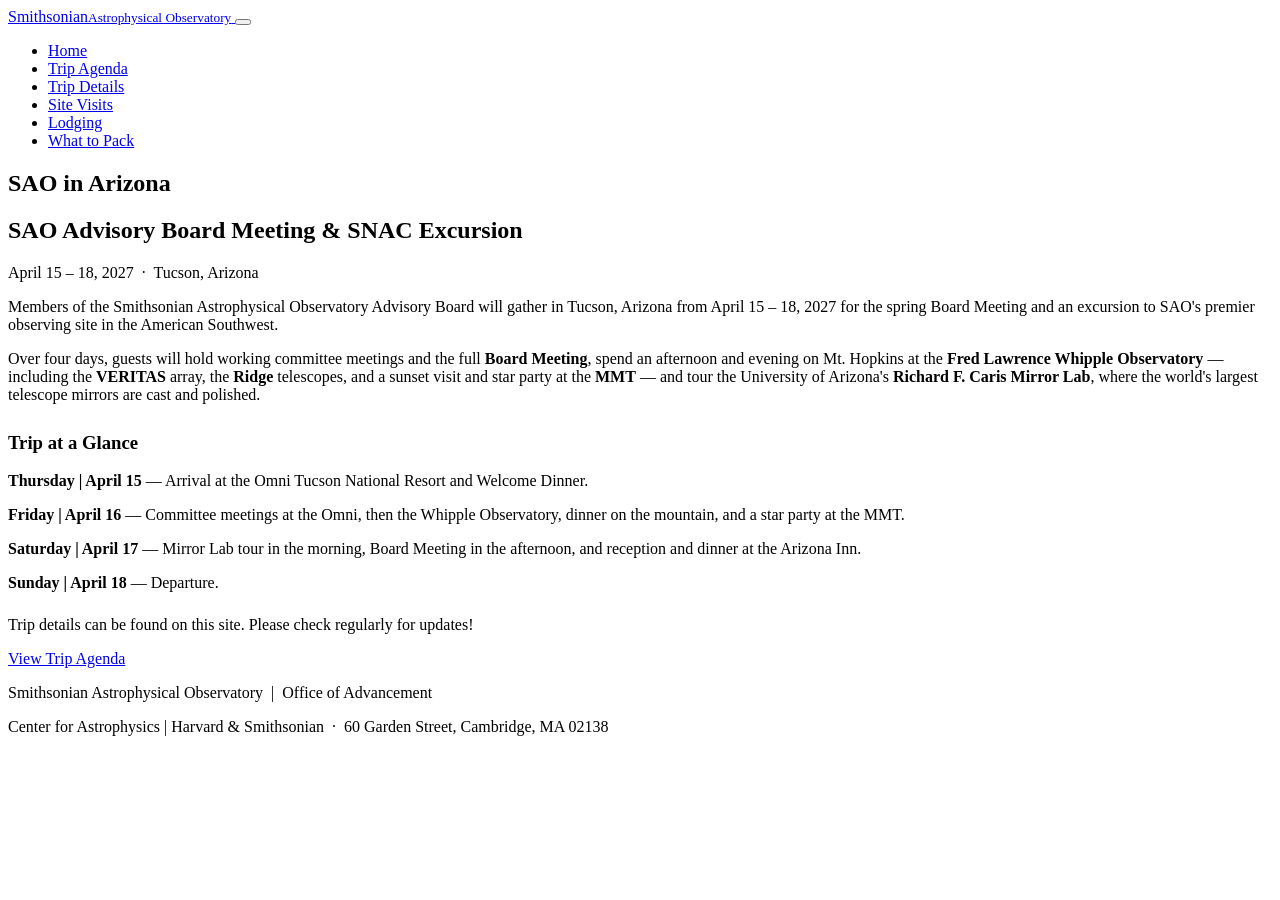
==== index.html @ c9ab16c2 "Add files via upload" ====
<!DOCTYPE html>
<html lang="en">
<head>
  <meta charset="UTF-8">
  <meta name="viewport" content="width=device-width, initial-scale=1">
  <meta name="robots" content="noindex">
  <title>Home | SAO Advisory Board · Tucson 2027</title>
  <link rel="stylesheet" href="css/styles.css">
</head>
<body>

  <header class="site-header">
    <div class="container header-inner">
      <a class="brand" href="index.html">
        <span class="brand-mark" aria-hidden="true"></span>
        <span class="brand-text">Smithsonian<small>Astrophysical Observatory</small></span>
      </a>
      <button class="nav-toggle" aria-expanded="false" aria-controls="site-nav" aria-label="Toggle navigation">
        <span></span><span></span><span></span>
      </button>
      <nav id="site-nav" class="site-nav" aria-label="Main">
        <ul>
          <li><a href="index.html" class="active" aria-current="page">Home</a></li>
          <li><a href="agenda.html">Trip Agenda</a></li>
          <li><a href="trip-details.html">Trip Details</a></li>
          <li><a href="site-visits.html">Site Visits</a></li>
          <li><a href="lodging.html">Lodging</a></li>
          <li><a href="what-to-pack.html">What to Pack</a></li>
        </ul>
      </nav>
    </div>
  </header>

  <section class="hero">
    <h1>SAO in Arizona</h1>
  </section>

  <main class="content">
    <div class="container">
      <h2>SAO Advisory Board Meeting &amp; SNAC Excursion</h2>
      <p class="subhead">April 15 – 18, 2027 &nbsp;·&nbsp; Tucson, Arizona</p>

      <p>Members of the Smithsonian Astrophysical Observatory Advisory Board will gather in Tucson, Arizona from April 15 – 18, 2027 for the spring Board Meeting and an excursion to SAO's premier observing site in the American Southwest.</p>

      <p>Over four days, guests will hold working committee meetings and the full <strong>Board Meeting</strong>, spend an afternoon and evening on Mt. Hopkins at the <strong>Fred Lawrence Whipple Observatory</strong> &mdash; including the <strong>VERITAS</strong> array, the <strong>Ridge</strong> telescopes, and a sunset visit and star party at the <strong>MMT</strong> &mdash; and tour the University of Arizona's <strong>Richard F. Caris Mirror Lab</strong>, where the world's largest telescope mirrors are cast and polished.</p>

      <h3 style="margin-top:28px">Trip at a Glance</h3>
      <p><strong>Thursday | April 15</strong> &mdash; Arrival at the Omni Tucson National Resort and Welcome Dinner.</p>
      <p><strong>Friday | April 16</strong> &mdash; Committee meetings at the Omni, then the Whipple Observatory, dinner on the mountain, and a star party at the MMT.</p>
      <p><strong>Saturday | April 17</strong> &mdash; Mirror Lab tour in the morning, Board Meeting in the afternoon, and reception and dinner at the Arizona Inn.</p>
      <p><strong>Sunday | April 18</strong> &mdash; Departure.</p>

      <p style="margin-top:24px">Trip details can be found on this site. Please check regularly for updates!</p>
      <p><a class="btn" href="agenda.html">View Trip Agenda</a></p>
    </div>
  </main>

  <footer class="site-footer">
    <div class="container">
      <p>Smithsonian Astrophysical Observatory &nbsp;|&nbsp; Office of Advancement</p>
      <p>Center for Astrophysics | Harvard &amp; Smithsonian &nbsp;·&nbsp; 60 Garden Street, Cambridge, MA 02138</p>
    </div>
  </footer>

  <script src="js/main.js"></script>
</body>
</html>
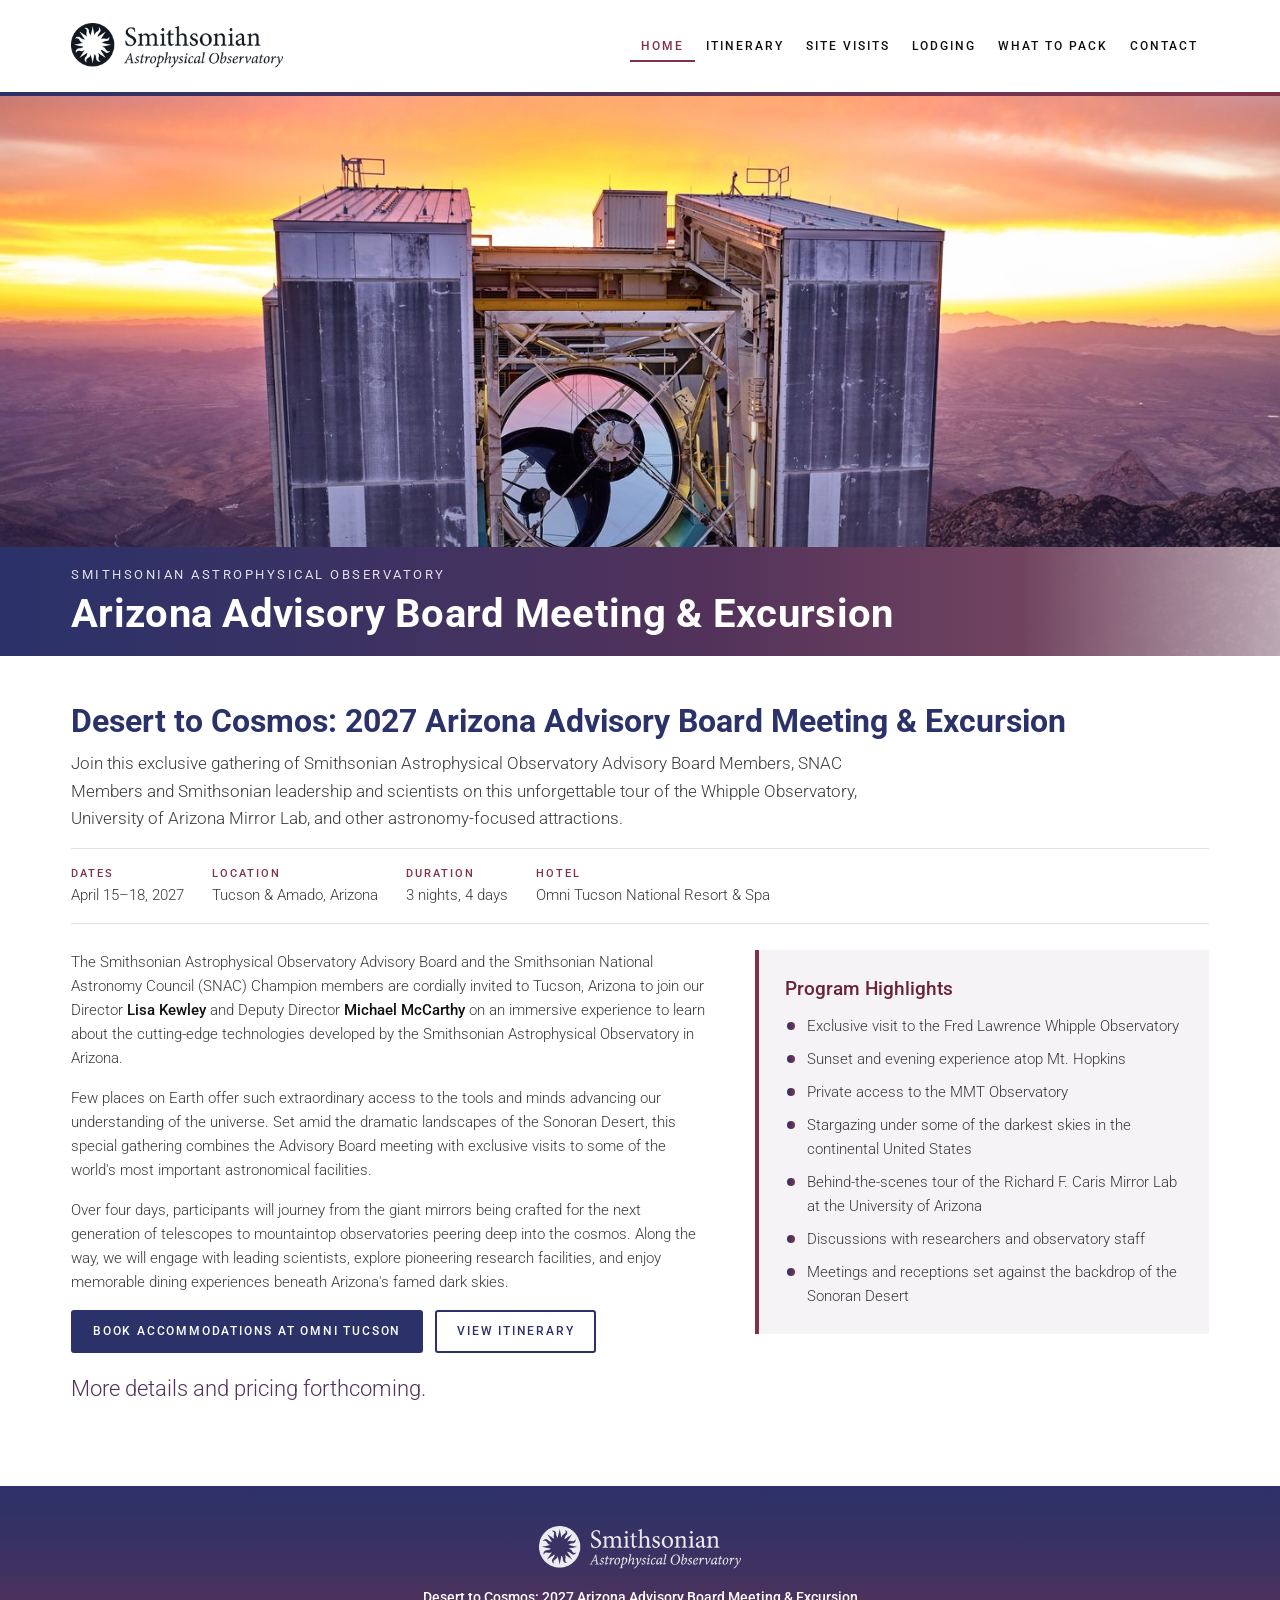
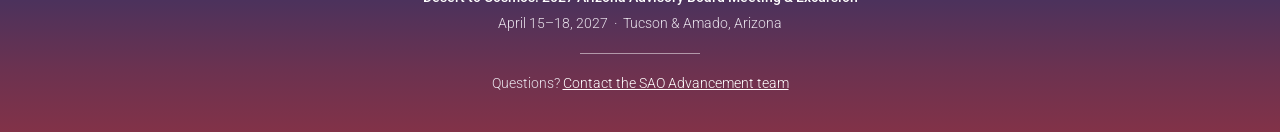
==== commit b50f3f3b: "Add files via upload" ====
--- a/index.html
+++ b/index.html
@@ -4,61 +4,87 @@
   <meta charset="UTF-8">
   <meta name="viewport" content="width=device-width, initial-scale=1">
   <meta name="robots" content="noindex">
-  <title>Home | SAO Advisory Board · Tucson 2027</title>
+  <title>Home | Desert to Cosmos 2027 · SAO Advisory Board</title>
+  <meta name="description" content="Desert to Cosmos: 2027 Arizona Advisory Board Meeting &amp; Excursion — Smithsonian Astrophysical Observatory, April 15–18, 2027, Tucson &amp; Amado, Arizona.">
   <link rel="stylesheet" href="css/styles.css">
 </head>
 <body>
 
   <header class="site-header">
     <div class="container header-inner">
-      <a class="brand" href="index.html">
-        <span class="brand-mark" aria-hidden="true"></span>
-        <span class="brand-text">Smithsonian<small>Astrophysical Observatory</small></span>
-      </a>
+      <a class="brand" href="index.html"><img src="images/sao-logo.png" alt="Smithsonian Astrophysical Observatory"></a>
       <button class="nav-toggle" aria-expanded="false" aria-controls="site-nav" aria-label="Toggle navigation">
         <span></span><span></span><span></span>
       </button>
       <nav id="site-nav" class="site-nav" aria-label="Main">
         <ul>
           <li><a href="index.html" class="active" aria-current="page">Home</a></li>
-          <li><a href="agenda.html">Trip Agenda</a></li>
-          <li><a href="trip-details.html">Trip Details</a></li>
+          <li><a href="itinerary.html">Itinerary</a></li>
           <li><a href="site-visits.html">Site Visits</a></li>
           <li><a href="lodging.html">Lodging</a></li>
           <li><a href="what-to-pack.html">What to Pack</a></li>
+          <li><a href="contact.html">Contact</a></li>
         </ul>
       </nav>
     </div>
   </header>
 
-  <section class="hero">
-    <h1>SAO in Arizona</h1>
+  <section class="hero hero-home" style="background-image:url('images/mmt-sunset.jpg'); background-position:center 35%;">
+    <div class="hero-band">
+      <div class="container">
+        <span class="kicker">Smithsonian Astrophysical Observatory</span>
+        <h1>Arizona Advisory Board Meeting &amp; Excursion</h1>
+      </div>
+    </div>
   </section>
 
   <main class="content">
     <div class="container">
-      <h2>SAO Advisory Board Meeting &amp; SNAC Excursion</h2>
-      <p class="subhead">April 15 – 18, 2027 &nbsp;·&nbsp; Tucson, Arizona</p>
+      <h2>Desert to Cosmos: 2027 Arizona Advisory Board Meeting &amp; Excursion</h2>
+      <p class="lede">Join this exclusive gathering of Smithsonian Astrophysical Observatory Advisory Board Members, SNAC Members and Smithsonian leadership and scientists on this unforgettable tour of the Whipple Observatory, University of Arizona Mirror Lab, and other astronomy-focused attractions.</p>
 
-      <p>Members of the Smithsonian Astrophysical Observatory Advisory Board will gather in Tucson, Arizona from April 15 – 18, 2027 for the spring Board Meeting and an excursion to SAO's premier observing site in the American Southwest.</p>
+      <div class="event-meta">
+        <div><b>Dates</b>April 15–18, 2027</div>
+        <div><b>Location</b>Tucson &amp; Amado, Arizona</div>
+        <div><b>Duration</b>3 nights, 4 days</div>
+        <div><b>Hotel</b>Omni Tucson National Resort &amp; Spa</div>
+      </div>
 
-      <p>Over four days, guests will hold working committee meetings and the full <strong>Board Meeting</strong>, spend an afternoon and evening on Mt. Hopkins at the <strong>Fred Lawrence Whipple Observatory</strong> &mdash; including the <strong>VERITAS</strong> array, the <strong>Ridge</strong> telescopes, and a sunset visit and star party at the <strong>MMT</strong> &mdash; and tour the University of Arizona's <strong>Richard F. Caris Mirror Lab</strong>, where the world's largest telescope mirrors are cast and polished.</p>
+      <div class="two-col">
+        <div>
+          <p>The Smithsonian Astrophysical Observatory Advisory Board and the Smithsonian National Astronomy Council (SNAC) Champion members are cordially invited to Tucson, Arizona to join our Director <strong>Lisa Kewley</strong> and Deputy Director <strong>Michael McCarthy</strong> on an immersive experience to learn about the cutting-edge technologies developed by the Smithsonian Astrophysical Observatory in Arizona.</p>
+          <p>Few places on Earth offer such extraordinary access to the tools and minds advancing our understanding of the universe. Set amid the dramatic landscapes of the Sonoran Desert, this special gathering combines the Advisory Board meeting with exclusive visits to some of the world's most important astronomical facilities.</p>
+          <p>Over four days, participants will journey from the giant mirrors being crafted for the next generation of telescopes to mountaintop observatories peering deep into the cosmos. Along the way, we will engage with leading scientists, explore pioneering research facilities, and enjoy memorable dining experiences beneath Arizona's famed dark skies.</p>
+          <div class="btn-row">
+            <a class="btn" href="https://bookings.omnihotels.com/offer/tucson-national/sao-advisory-board-meeting" target="_blank" rel="noopener">Book accommodations at Omni Tucson</a>
+            <a class="btn btn-outline" href="itinerary.html">View Itinerary</a>
+          </div>
+          <p class="forthcoming">More details and pricing forthcoming.</p>
+        </div>
 
-      <h3 style="margin-top:28px">Trip at a Glance</h3>
-      <p><strong>Thursday | April 15</strong> &mdash; Arrival at the Omni Tucson National Resort and Welcome Dinner.</p>
-      <p><strong>Friday | April 16</strong> &mdash; Committee meetings at the Omni, then the Whipple Observatory, dinner on the mountain, and a star party at the MMT.</p>
-      <p><strong>Saturday | April 17</strong> &mdash; Mirror Lab tour in the morning, Board Meeting in the afternoon, and reception and dinner at the Arizona Inn.</p>
-      <p><strong>Sunday | April 18</strong> &mdash; Departure.</p>
-
-      <p style="margin-top:24px">Trip details can be found on this site. Please check regularly for updates!</p>
-      <p><a class="btn" href="agenda.html">View Trip Agenda</a></p>
+        <aside class="panel">
+          <h3>Program Highlights</h3>
+          <ul class="highlights">
+            <li>Exclusive visit to the Fred Lawrence Whipple Observatory</li>
+            <li>Sunset and evening experience atop Mt. Hopkins</li>
+            <li>Private access to the MMT Observatory</li>
+            <li>Stargazing under some of the darkest skies in the continental United States</li>
+            <li>Behind-the-scenes tour of the Richard F. Caris Mirror Lab at the University of Arizona</li>
+            <li>Discussions with researchers and observatory staff</li>
+            <li>Meetings and receptions set against the backdrop of the Sonoran Desert</li>
+          </ul>
+        </aside>
+      </div>
     </div>
   </main>
 
   <footer class="site-footer">
     <div class="container">
-      <p>Smithsonian Astrophysical Observatory &nbsp;|&nbsp; Office of Advancement</p>
-      <p>Center for Astrophysics | Harvard &amp; Smithsonian &nbsp;·&nbsp; 60 Garden Street, Cambridge, MA 02138</p>
+      <img src="images/sao-logo-white.png" alt="Smithsonian Astrophysical Observatory">
+      <p><strong style="color:#fff">Desert to Cosmos: 2027 Arizona Advisory Board Meeting &amp; Excursion</strong></p>
+      <p>April 15–18, 2027 &nbsp;·&nbsp; Tucson &amp; Amado, Arizona</p>
+      <div class="rule"></div>
+      <p>Questions? <a href="contact.html">Contact the SAO Advancement team</a></p>
     </div>
   </footer>
 
--- a/css/styles.css
+++ b/css/styles.css
@@ -0,0 +1,446 @@
+/* ==========================================================
+   Desert to Cosmos · SAO Arizona Advisory Board Meeting 2027
+   Layout after the Smithsonian Swoogo event sites;
+   colors & imagery from the "Desert to Cosmos" brochure
+   ========================================================== */
+
+@import url("https://fonts.googleapis.com/css2?family=Roboto:ital,wght@0,300;0,400;0,500;0,700;1,400&display=swap");
+
+:root {
+  --navy: #2a3269;
+  --plum: #52325a;
+  --maroon: #823248;
+  --wine: #692436;          /* day headings in brochure */
+  --text: #3a3a3a;
+  --muted: #6b6b6b;
+  --rule: #e4dfe3;
+  --tint: #f6f3f6;
+  --grad: linear-gradient(90deg, #2a3269 0%, #3d3262 25%, #52325a 50%, #6f3554 75%, #823248 100%);
+  --grad-fade: linear-gradient(90deg, #2a3269 0%, #3d3262 30%, #52325a 55%, #71435f 80%, rgba(215,194,202,.85) 100%);
+  --grad-v: linear-gradient(180deg, #2c3168 0%, #3f3261 35%, #6c3250 75%, #823248 100%);
+  --container: 1170px;
+}
+
+* { box-sizing: border-box; }
+
+html { scroll-behavior: smooth; }
+
+body {
+  margin: 0;
+  font-family: Roboto, "Helvetica Neue", Arial, sans-serif;
+  font-weight: 300;
+  font-size: 15px;
+  line-height: 1.6;
+  color: var(--text);
+  background: #fff;
+}
+
+a { color: var(--maroon); }
+a:hover { color: var(--navy); }
+
+img { max-width: 100%; display: block; }
+
+strong { font-weight: 500; color: #111; }
+
+.container {
+  max-width: var(--container);
+  margin: 0 auto;
+  padding: 0 16px;
+}
+
+/* ---------- Header / Nav ---------- */
+.site-header {
+  background: #fff;
+  position: relative;
+  z-index: 10;
+  border-bottom: 4px solid transparent;
+  border-image: var(--grad) 1;
+}
+
+.header-inner {
+  display: flex;
+  align-items: center;
+  justify-content: space-between;
+  min-height: 92px;
+  gap: 24px;
+}
+
+.brand img {
+  height: 46px;
+  width: auto;
+}
+
+.site-nav ul {
+  list-style: none;
+  margin: 0;
+  padding: 0;
+  display: flex;
+  flex-wrap: wrap;
+  justify-content: flex-end;
+  row-gap: 6px;
+}
+
+.site-nav a {
+  display: block;
+  font-size: 11.5px;
+  font-weight: 500;
+  letter-spacing: 2px;
+  text-transform: uppercase;
+  color: #111;
+  text-decoration: none;
+  padding: 7px 11px 5px;
+  border-bottom: 2px solid transparent;
+}
+
+.site-nav a:hover,
+.site-nav a.active {
+  color: var(--maroon);
+  border-bottom-color: var(--maroon);
+}
+
+.nav-toggle {
+  display: none;
+  background: none;
+  border: 0;
+  padding: 9px 10px;
+  cursor: pointer;
+}
+
+.nav-toggle span {
+  display: block;
+  width: 24px;
+  height: 3px;
+  margin: 4px 0;
+  background: var(--navy);
+  border-radius: 1px;
+}
+
+/* ---------- Hero ---------- */
+.hero {
+  position: relative;
+  min-height: 460px;
+  display: flex;
+  flex-direction: column;
+  justify-content: flex-end;
+  color: #fff;
+  background-color: var(--navy);
+  background-size: cover;
+  background-position: center;
+}
+
+.hero::after {
+  content: "";
+  position: absolute;
+  inset: 0;
+  background: linear-gradient(180deg, rgba(0,0,0,0) 40%, rgba(20,20,50,.35) 100%);
+  pointer-events: none;
+}
+
+.hero-sm { min-height: 300px; }
+
+.hero-band {
+  position: relative;
+  z-index: 1;
+  background: var(--grad-fade);
+  padding: 18px 0;
+}
+
+.hero-band h1 {
+  margin: 0;
+  font-size: 30px;
+  font-weight: 700;
+  line-height: 1.2;
+  letter-spacing: .3px;
+}
+
+.hero-band .kicker {
+  display: block;
+  font-size: 13px;
+  font-weight: 400;
+  letter-spacing: 2.5px;
+  text-transform: uppercase;
+  opacity: .85;
+  margin-bottom: 4px;
+}
+
+.hero-home { min-height: 560px; background-position: center 35%; }
+.hero-home .hero-band h1 { font-size: 40px; }
+
+/* ---------- Content ---------- */
+.content { padding: 46px 0 64px; }
+
+.content h2 {
+  font-size: 32px;
+  font-weight: 700;
+  color: var(--navy);
+  line-height: 1.2;
+  margin: 0 0 10px;
+}
+
+.content h3 {
+  font-size: 19px;
+  font-weight: 500;
+  color: var(--wine);
+  margin: 0 0 10px;
+}
+
+.content p { margin: 0 0 16px; }
+
+.lede {
+  font-size: 17px;
+  max-width: 820px;
+}
+
+.event-meta {
+  display: flex;
+  flex-wrap: wrap;
+  gap: 8px 28px;
+  margin: 0 0 26px;
+  padding: 16px 0;
+  border-top: 1px solid var(--rule);
+  border-bottom: 1px solid var(--rule);
+}
+
+.event-meta div { font-size: 15px; }
+.event-meta b {
+  display: block;
+  font-size: 11px;
+  font-weight: 500;
+  letter-spacing: 2px;
+  text-transform: uppercase;
+  color: var(--maroon);
+}
+
+.two-col {
+  display: grid;
+  grid-template-columns: 1.4fr 1fr;
+  gap: 48px;
+  align-items: start;
+}
+
+.panel {
+  background: var(--tint);
+  border-left: 4px solid var(--maroon);
+  padding: 24px 26px 10px;
+}
+
+ul.highlights {
+  list-style: none;
+  padding: 0;
+  margin: 0 0 16px;
+}
+
+ul.highlights li {
+  position: relative;
+  padding-left: 22px;
+  margin-bottom: 9px;
+}
+
+ul.highlights li::before {
+  content: "";
+  position: absolute;
+  left: 2px;
+  top: 8px;
+  width: 8px;
+  height: 8px;
+  border-radius: 50%;
+  background: var(--grad);
+}
+
+.forthcoming {
+  font-size: 22px;
+  font-weight: 300;
+  color: var(--plum);
+  margin-top: 8px;
+}
+
+/* ---------- Buttons ---------- */
+.btn {
+  display: inline-block;
+  font-size: 12px;
+  font-weight: 500;
+  letter-spacing: 1.8px;
+  text-transform: uppercase;
+  text-decoration: none;
+  color: #fff;
+  background: var(--navy);
+  padding: 12px 22px;
+  border: 0;
+  border-radius: 3px;
+  cursor: pointer;
+  transition: background .2s;
+}
+
+.btn:hover { background: var(--maroon); color: #fff; }
+
+.btn-outline {
+  background: transparent;
+  color: var(--navy);
+  border: 2px solid var(--navy);
+  padding: 10px 20px;
+}
+
+.btn-outline:hover { background: var(--navy); color: #fff; }
+
+.btn-row { display: flex; flex-wrap: wrap; gap: 12px; margin: 8px 0 18px; }
+
+/* ---------- Itinerary ---------- */
+.day {
+  padding: 26px 0 12px;
+  border-top: 1px solid var(--rule);
+}
+
+.day:first-of-type { border-top: 0; padding-top: 6px; }
+
+.day-title {
+  font-size: 18px;
+  font-weight: 400;
+  color: var(--wine);
+  margin: 0 0 12px;
+}
+
+.day-title b { font-weight: 700; }
+.day-title i { font-style: italic; }
+
+.day-grid {
+  display: grid;
+  grid-template-columns: 1fr 320px;
+  gap: 36px;
+  align-items: start;
+}
+
+.day-grid img {
+  width: 100%;
+  aspect-ratio: 4 / 3;
+  object-fit: cover;
+  border-radius: 2px;
+}
+
+.note {
+  background: var(--tint);
+  border-left: 3px solid var(--plum);
+  padding: 10px 14px;
+  font-size: 14px;
+}
+
+/* ---------- Cards ---------- */
+.cards {
+  display: grid;
+  grid-template-columns: repeat(auto-fit, minmax(300px, 1fr));
+  gap: 34px;
+  margin-top: 24px;
+}
+
+.card { background: #fff; }
+
+.card img {
+  width: 100%;
+  aspect-ratio: 3 / 2;
+  object-fit: cover;
+  margin-bottom: 16px;
+}
+
+.card .bar {
+  height: 4px;
+  background: var(--grad);
+  margin-bottom: 16px;
+}
+
+.label {
+  display: block;
+  font-size: 11px;
+  font-weight: 500;
+  letter-spacing: 2px;
+  text-transform: uppercase;
+  color: var(--maroon);
+  margin-bottom: 6px;
+}
+
+.addr { color: var(--muted); font-size: 14px; }
+
+ul.checklist { padding-left: 18px; margin: 0 0 14px; }
+ul.checklist li { margin-bottom: 7px; }
+
+/* ---------- Contacts ---------- */
+.contacts {
+  display: grid;
+  grid-template-columns: repeat(auto-fit, minmax(280px, 1fr));
+  gap: 30px;
+  margin: 24px 0 30px;
+}
+
+.contact {
+  padding: 22px 24px;
+  background: var(--tint);
+  border-top: 4px solid var(--navy);
+}
+
+.contact:nth-child(2) { border-top-color: var(--maroon); }
+
+.contact .name { font-size: 18px; font-weight: 500; color: #111; margin: 0 0 2px; }
+.contact .role { color: var(--muted); margin: 0 0 10px; }
+
+/* ---------- Footer ---------- */
+.site-footer {
+  background: var(--grad-v);
+  color: #e9e3ec;
+  font-size: 14px;
+  padding: 40px 0 34px;
+  text-align: center;
+}
+
+.site-footer img {
+  height: 44px;
+  width: auto;
+  margin: 0 auto 16px;
+}
+
+.site-footer p { margin: 4px 0; }
+.site-footer a { color: #fff; }
+.site-footer .rule {
+  width: 120px;
+  height: 1px;
+  background: rgba(255,255,255,.5);
+  margin: 18px auto;
+}
+
+/* ---------- Responsive ---------- */
+@media (max-width: 991px) {
+  .header-inner { min-height: 66px; }
+  .brand img { height: 36px; }
+  .nav-toggle { display: block; }
+
+  .site-nav {
+    display: none;
+    position: absolute;
+    top: 100%;
+    left: 0;
+    right: 0;
+    background: #fff;
+    border-top: 1px solid var(--rule);
+    box-shadow: 0 8px 14px rgba(0,0,0,.08);
+  }
+
+  .site-nav.open { display: block; }
+  .site-nav ul { flex-direction: column; padding: 8px 16px 14px; }
+  .site-nav a { padding: 10px 0; }
+
+  .two-col, .day-grid { grid-template-columns: 1fr; gap: 24px; }
+  .day-grid img { max-width: 520px; }
+}
+
+@media (max-width: 767px) {
+  .hero, .hero-home { min-height: 320px; }
+  .hero-sm { min-height: 220px; }
+  .hero-band h1, .hero-home .hero-band h1 { font-size: 24px; }
+  .content h2 { font-size: 26px; }
+  .cards { grid-template-columns: 1fr; }
+}
+
+/* ---------- Print ---------- */
+@media print {
+  .site-header, .site-footer, .hero, .no-print, .day-grid img { display: none !important; }
+  .day-grid { grid-template-columns: 1fr; }
+  body { color: #000; font-size: 12px; }
+  .day { page-break-inside: avoid; }
+}
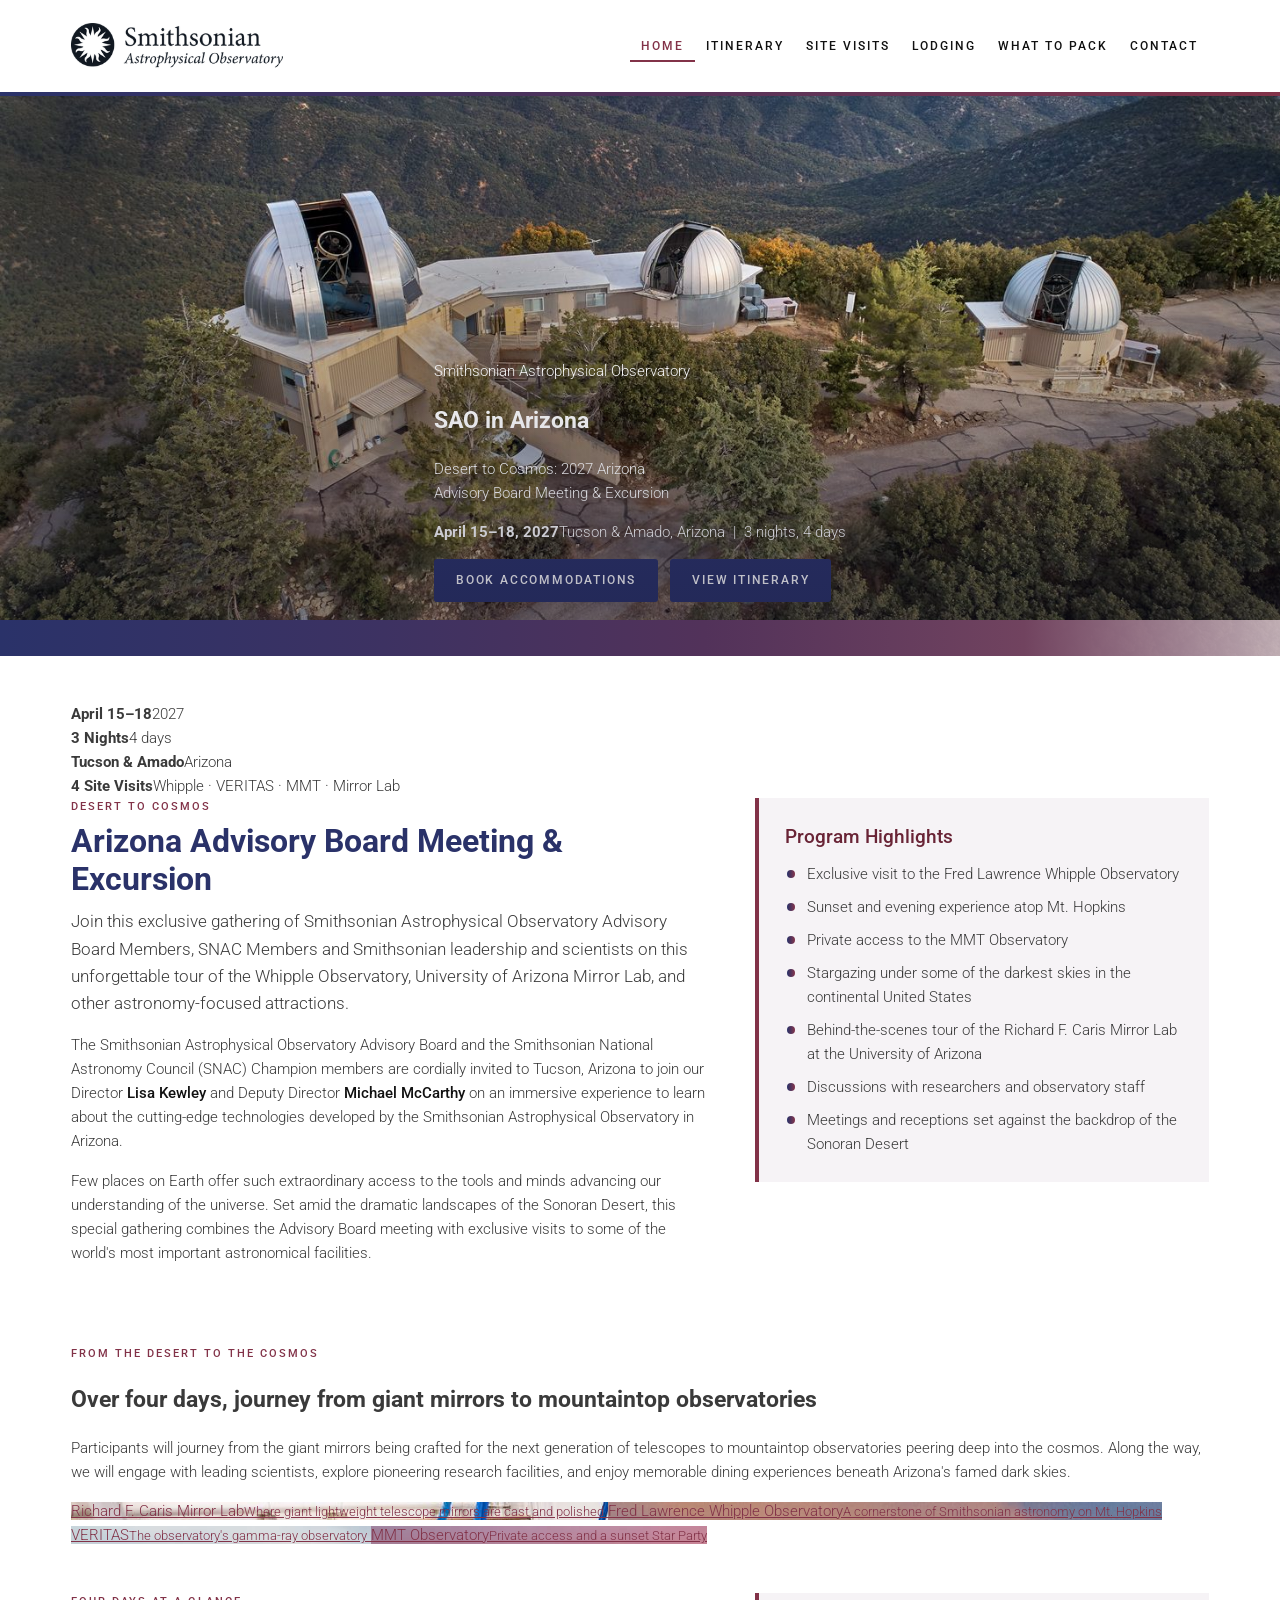
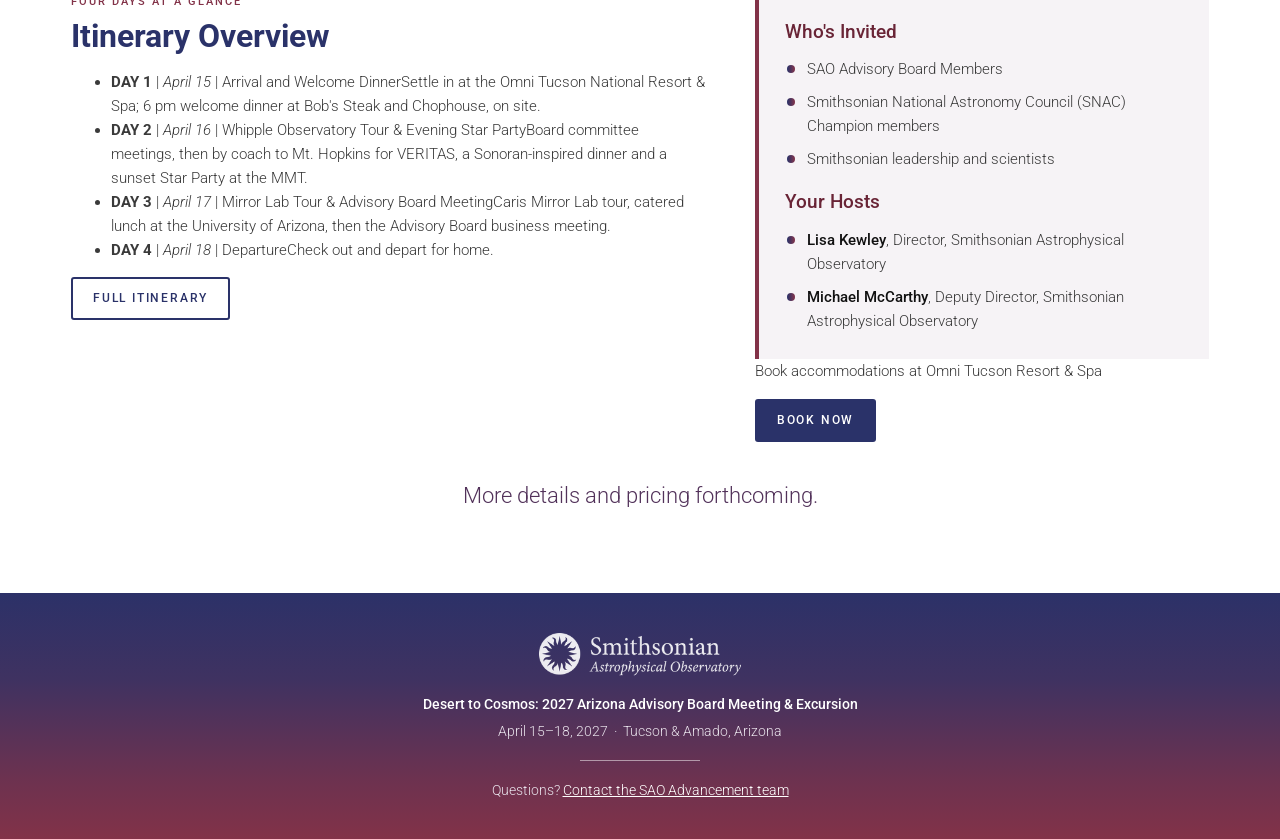
==== commit 6218757f: "Add files via upload" ====
--- a/index.html
+++ b/index.html
@@ -29,37 +29,36 @@
     </div>
   </header>
 
-  <section class="hero hero-home" style="background-image:url('images/mmt-sunset.jpg'); background-position:center 35%;">
-    <div class="hero-band">
-      <div class="container">
-        <span class="kicker">Smithsonian Astrophysical Observatory</span>
-        <h1>Arizona Advisory Board Meeting &amp; Excursion</h1>
+  <section class="hero hero-home" style="background-image:url('images/whipple-ridge.jpg'); background-position:center 70%;">
+    <div class="hero-cover container">
+      <span class="kicker">Smithsonian Astrophysical Observatory</span>
+      <h1 class="hero-title">SAO in Arizona</h1>
+      <p class="hero-sub">Desert to Cosmos: 2027 Arizona<br>Advisory Board Meeting &amp; Excursion</p>
+      <p class="hero-date"><b>April 15–18, 2027</b><span>Tucson &amp; Amado, Arizona &nbsp;|&nbsp; 3 nights, 4 days</span></p>
+      <div class="btn-row">
+        <a class="btn btn-light" href="https://bookings.omnihotels.com/offer/tucson-national/sao-advisory-board-meeting" target="_blank" rel="noopener">Book Accommodations</a>
+        <a class="btn btn-ghost" href="itinerary.html">View Itinerary</a>
       </div>
     </div>
+    <div class="hero-band hero-band-thin"></div>
   </section>
 
   <main class="content">
     <div class="container">
-      <h2>Desert to Cosmos: 2027 Arizona Advisory Board Meeting &amp; Excursion</h2>
-      <p class="lede">Join this exclusive gathering of Smithsonian Astrophysical Observatory Advisory Board Members, SNAC Members and Smithsonian leadership and scientists on this unforgettable tour of the Whipple Observatory, University of Arizona Mirror Lab, and other astronomy-focused attractions.</p>
-
-      <div class="event-meta">
-        <div><b>Dates</b>April 15–18, 2027</div>
-        <div><b>Location</b>Tucson &amp; Amado, Arizona</div>
-        <div><b>Duration</b>3 nights, 4 days</div>
-        <div><b>Hotel</b>Omni Tucson National Resort &amp; Spa</div>
+      <div class="facts">
+        <div><b>April 15–18</b><span>2027</span></div>
+        <div><b>3 Nights</b><span>4 days</span></div>
+        <div><b>Tucson &amp; Amado</b><span>Arizona</span></div>
+        <div><b>4 Site Visits</b><span>Whipple · VERITAS · MMT · Mirror Lab</span></div>
       </div>
 
       <div class="two-col">
         <div>
+          <span class="label">Desert to Cosmos</span>
+          <h2>Arizona Advisory Board Meeting &amp; Excursion</h2>
+          <p class="lede">Join this exclusive gathering of Smithsonian Astrophysical Observatory Advisory Board Members, SNAC Members and Smithsonian leadership and scientists on this unforgettable tour of the Whipple Observatory, University of Arizona Mirror Lab, and other astronomy-focused attractions.</p>
           <p>The Smithsonian Astrophysical Observatory Advisory Board and the Smithsonian National Astronomy Council (SNAC) Champion members are cordially invited to Tucson, Arizona to join our Director <strong>Lisa Kewley</strong> and Deputy Director <strong>Michael McCarthy</strong> on an immersive experience to learn about the cutting-edge technologies developed by the Smithsonian Astrophysical Observatory in Arizona.</p>
           <p>Few places on Earth offer such extraordinary access to the tools and minds advancing our understanding of the universe. Set amid the dramatic landscapes of the Sonoran Desert, this special gathering combines the Advisory Board meeting with exclusive visits to some of the world's most important astronomical facilities.</p>
-          <p>Over four days, participants will journey from the giant mirrors being crafted for the next generation of telescopes to mountaintop observatories peering deep into the cosmos. Along the way, we will engage with leading scientists, explore pioneering research facilities, and enjoy memorable dining experiences beneath Arizona's famed dark skies.</p>
-          <div class="btn-row">
-            <a class="btn" href="https://bookings.omnihotels.com/offer/tucson-national/sao-advisory-board-meeting" target="_blank" rel="noopener">Book accommodations at Omni Tucson</a>
-            <a class="btn btn-outline" href="itinerary.html">View Itinerary</a>
-          </div>
-          <p class="forthcoming">More details and pricing forthcoming.</p>
         </div>
 
         <aside class="panel">
@@ -78,6 +77,68 @@
     </div>
   </main>
 
+  <section class="journey">
+    <div class="container">
+      <span class="label label-light">From the Desert to the Cosmos</span>
+      <h2>Over four days, journey from giant mirrors to mountaintop observatories</h2>
+      <p class="journey-lede">Participants will journey from the giant mirrors being crafted for the next generation of telescopes to mountaintop observatories peering deep into the cosmos. Along the way, we will engage with leading scientists, explore pioneering research facilities, and enjoy memorable dining experiences beneath Arizona's famed dark skies.</p>
+      <div class="tiles">
+        <a class="tile" href="site-visits.html#mirror-lab" style="background-image:url('images/mirror-lab.jpg')">
+          <span>Richard F. Caris Mirror Lab</span><small>Where giant lightweight telescope mirrors are cast and polished</small>
+        </a>
+        <a class="tile" href="site-visits.html#whipple" style="background-image:url('images/whipple-ridge.jpg')">
+          <span>Fred Lawrence Whipple Observatory</span><small>A cornerstone of Smithsonian astronomy on Mt. Hopkins</small>
+        </a>
+        <a class="tile" href="site-visits.html#veritas" style="background-image:url('images/veritas.jpg')">
+          <span>VERITAS</span><small>The observatory's gamma-ray observatory</small>
+        </a>
+        <a class="tile" href="site-visits.html#mmt" style="background-image:url('images/mmt-sunset.jpg')">
+          <span>MMT Observatory</span><small>Private access and a sunset Star Party</small>
+        </a>
+      </div>
+    </div>
+  </section>
+
+  <main class="content">
+    <div class="container">
+      <div class="two-col">
+        <div>
+          <span class="label">Four Days at a Glance</span>
+          <h2>Itinerary Overview</h2>
+          <ul class="glance">
+            <li><b>DAY 1</b> | <i>April 15</i> | Arrival and Welcome Dinner<span>Settle in at the Omni Tucson National Resort &amp; Spa; 6 pm welcome dinner at Bob's Steak and Chophouse, on site.</span></li>
+            <li><b>DAY 2</b> | <i>April 16</i> | Whipple Observatory Tour &amp; Evening Star Party<span>Board committee meetings, then by coach to Mt. Hopkins for VERITAS, a Sonoran-inspired dinner and a sunset Star Party at the MMT.</span></li>
+            <li><b>DAY 3</b> | <i>April 17</i> | Mirror Lab Tour &amp; Advisory Board Meeting<span>Caris Mirror Lab tour, catered lunch at the University of Arizona, then the Advisory Board business meeting.</span></li>
+            <li><b>DAY 4</b> | <i>April 18</i> | Departure<span>Check out and depart for home.</span></li>
+          </ul>
+          <p><a class="btn btn-outline" href="itinerary.html">Full Itinerary</a></p>
+        </div>
+
+        <aside>
+          <div class="panel">
+            <h3>Who's Invited</h3>
+            <ul class="highlights">
+              <li>SAO Advisory Board Members</li>
+              <li>Smithsonian National Astronomy Council (SNAC) Champion members</li>
+              <li>Smithsonian leadership and scientists</li>
+            </ul>
+            <h3>Your Hosts</h3>
+            <ul class="highlights">
+              <li><strong>Lisa Kewley</strong>, Director, Smithsonian Astrophysical Observatory</li>
+              <li><strong>Michael McCarthy</strong>, Deputy Director, Smithsonian Astrophysical Observatory</li>
+            </ul>
+          </div>
+          <div class="cta">
+            <p>Book accommodations at Omni Tucson Resort &amp; Spa</p>
+            <a class="btn btn-light" href="https://bookings.omnihotels.com/offer/tucson-national/sao-advisory-board-meeting" target="_blank" rel="noopener">Book Now</a>
+          </div>
+        </aside>
+      </div>
+
+      <p class="forthcoming" style="text-align:center;margin-top:36px">More details and pricing forthcoming.</p>
+    </div>
+  </main>
+
   <footer class="site-footer">
     <div class="container">
       <img src="images/sao-logo-white.png" alt="Smithsonian Astrophysical Observatory">
